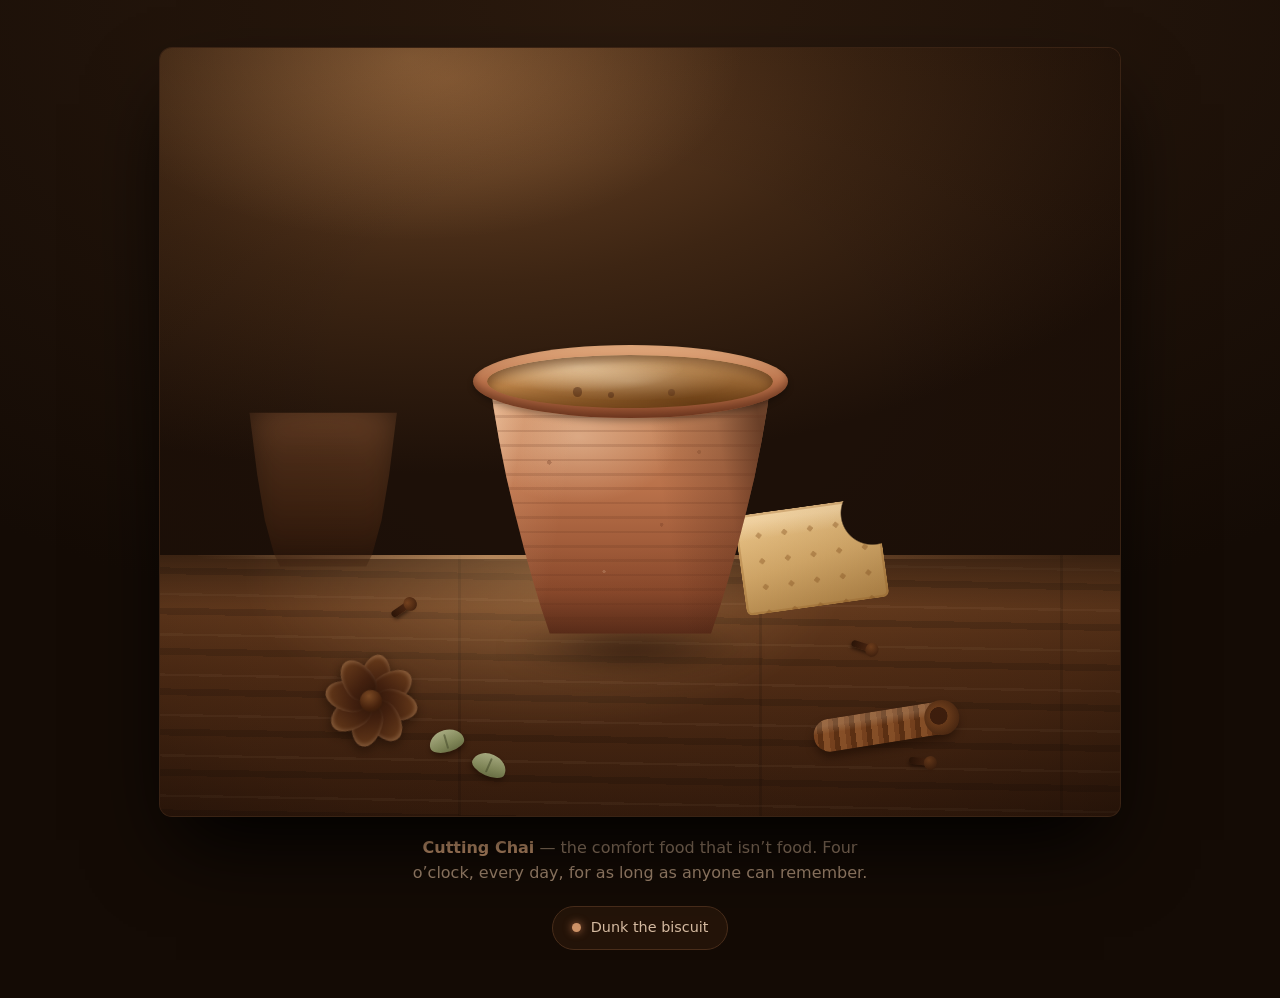
==== css-art-chai/index.html @ 94046928 "Add three entries for DEV Frontend Challenge: Comfort Food Edition Two CSS Art submissions and one P" ====
<!DOCTYPE html>
<html lang="en">
<head>
  <meta charset="UTF-8">
  <meta name="viewport" content="width=device-width, initial-scale=1">
  <title>Cutting Chai — CSS Art</title>
  <meta name="description" content="Pure-CSS art: masala chai in a terracotta kulhad, steaming, with whole spices and a biscuit waiting to be dunked.">
  <link rel="stylesheet" href="style.css">
</head>
<body>

  <main class="stage">

    <div
      class="scene"
      id="scene"
      role="img"
      aria-label="A terracotta kulhad of masala chai steaming on a wooden table, surrounded by whole spices — star anise, a cinnamon stick, cardamom pods and cloves — with a biscuit leaning against the cup, waiting to be dunked."
    >

      <!-- ── the setting ──────────────────────────────────────── -->
      <div class="wall" aria-hidden="true"></div>
      <div class="table" aria-hidden="true"></div>

      <!-- a second cup, out of focus, for depth -->
      <div class="backcup" aria-hidden="true"></div>

      <!-- ── spices on the table ──────────────────────────────── -->
      <div class="anise" aria-hidden="true">
        <i style="--i:0"></i><i style="--i:1"></i><i style="--i:2"></i><i style="--i:3"></i>
        <i style="--i:4"></i><i style="--i:5"></i><i style="--i:6"></i><i style="--i:7"></i>
      </div>

      <div class="cinnamon" aria-hidden="true"></div>

      <div class="cardamom cardamom--a" aria-hidden="true"></div>
      <div class="cardamom cardamom--b" aria-hidden="true"></div>

      <div class="clove clove--a" aria-hidden="true"></div>
      <div class="clove clove--b" aria-hidden="true"></div>
      <div class="clove clove--c" aria-hidden="true"></div>

      <!-- ── the kulhad ───────────────────────────────────────── -->
      <div class="cupshadow" aria-hidden="true"></div>

      <div class="kulhad" aria-hidden="true">
        <div class="cup"></div>
        <div class="rim">
          <div class="chai">
            <span class="chai__ripple"></span>
            <span class="chai__ripple chai__ripple--2"></span>
            <span class="speck speck--a"></span>
            <span class="speck speck--b"></span>
            <span class="speck speck--c"></span>
          </div>
        </div>
      </div>

      <!-- ── the biscuit ──────────────────────────────────────── -->
      <div class="biscuit" aria-hidden="true"></div>

      <!-- ── steam ────────────────────────────────────────────── -->
      <div class="steam" aria-hidden="true">
        <i></i><i></i><i></i><i></i><i></i>
      </div>

      <div class="vignette" aria-hidden="true"></div>
    </div>

    <p class="caption">
      <strong>Cutting Chai</strong> &mdash; the comfort food that isn&rsquo;t food.
      Four o&rsquo;clock, every day, for as long as anyone can remember.
    </p>

    <button class="dunk" id="dunk" type="button">
      <span class="dunk__dot" aria-hidden="true"></span>
      <span>Dunk the biscuit</span>
    </button>

  </main>

  <script src="script.js"></script>
</body>
</html>
---- css-art-chai/style.css ----
/* ============================================================
   CUTTING CHAI
   Masala chai in a terracotta kulhad. Pure CSS — no SVG, no
   images, no canvas. Every shape is a div, a gradient, a
   clip-path or a shadow.

   Sized entirely in `cqw` (1% of the scene's own width) off one
   container query, so the whole picture scales to any viewport
   with no media queries and no magic numbers.
   ============================================================ */

:root {
  /* unglazed terracotta, which is the whole reason for this subject:
     matte clay is far kinder to layered gradients than glass */
  --clay-0: #e3ab7e;
  --clay-1: #d09468;
  --clay-2: #b9714a;
  --clay-3: #8c4a2c;
  --clay-4: #5e2e1a;

  /* the chai itself */
  --chai-0: #d8a970;
  --chai-1: #b98147;
  --chai-2: #8e5b28;
  --chai-3: #6b3f16;

  --wood-0: #7a4926;
  --wood-1: #5a3218;
  --wood-2: #3d200f;
  --wood-3: #241207;

  --ease: cubic-bezier(0.22, 0.9, 0.26, 1);
}

* { box-sizing: border-box; }

body {
  margin: 0;
  min-height: 100vh;
  display: grid;
  place-items: center;
  gap: 1.5rem;
  padding: clamp(1rem, 4vw, 3rem);
  background: radial-gradient(120% 90% at 50% 0%, #2b1a0e 0%, #140b05 72%);
  color: #a98d74;
  font: 400 1rem/1.55 ui-sans-serif, system-ui, -apple-system, "Segoe UI", sans-serif;
}

.stage {
  display: grid;
  justify-items: center;
  gap: 1.25rem;
  width: 100%;
  max-width: 60rem;
}

.caption {
  margin: 0;
  max-width: 34rem;
  text-align: center;
  font-size: clamp(0.85rem, 2.4vw, 1rem);
  text-wrap: balance;
}
.caption strong { color: var(--clay-0); font-weight: 600; }

/* ---------- the one interactive affordance ------------------ */
.dunk {
  display: inline-flex;
  align-items: center;
  gap: 0.6rem;
  min-height: 44px;
  padding: 0.55rem 1.15rem;
  border: 1px solid #4a2e1b;
  border-radius: 999px;
  background: #241409;
  color: #d8bda3;
  font: inherit;
  font-size: 0.9rem;
  cursor: pointer;
  transition: border-color 0.2s, background 0.2s, color 0.2s;
}
.dunk:hover { background: #2f1b0d; border-color: #7a4926; color: #f3e2d0; }
.dunk:focus-visible { outline: 3px solid var(--clay-0); outline-offset: 3px; }
.dunk[disabled] { opacity: 0.55; cursor: default; }
.dunk__dot {
  width: 0.6rem; height: 0.6rem;
  border-radius: 50%;
  background: var(--clay-1);
  box-shadow: 0 0 0.55rem var(--clay-2);
}

/* ============================================================
   SCENE
   ============================================================ */
.scene {
  container-type: inline-size;
  position: relative;
  width: 100%;
  aspect-ratio: 5 / 4;
  overflow: hidden;
  border-radius: 0.75rem;
  background: var(--wood-3);
  box-shadow: 0 0 0 1px #3a2314, 0 2.5rem 5rem -1rem #000;
  isolation: isolate;
}

/* ---------- wall and table ---------------------------------- */
/* A single warm key from the upper left, falling off hard. Most of
   the "is this any good" of a still life is in this one gradient. */
.wall {
  position: absolute;
  inset: 0 0 34% 0;
  background:
    radial-gradient(56% 58% at 26% 2%, rgba(255, 190, 120, 0.26), transparent 62%),
    radial-gradient(84% 78% at 30% 6%, #6d4526 0%, #3d2513 52%, #1d1008 100%);
}

.table {
  position: absolute;
  inset: 66% 0 0 0;
  background:
    /* pool of key light landing on the table */
    radial-gradient(46% 88% at 40% 8%, rgba(255, 198, 132, 0.3), transparent 68%),
    /* the shadow the wall throws forward */
    linear-gradient(180deg, rgba(0, 0, 0, 0.45) 0%, transparent 20%),
    /* Grain runs ACROSS the table, so the gradient axis has to be
       near-vertical — stripes are perpendicular to the axis. */
    repeating-linear-gradient(1deg,
      rgba(0, 0, 0, 0.14) 0 0.7cqw,
      transparent 0.7cqw 2cqw,
      rgba(255, 214, 168, 0.06) 2cqw 2.25cqw,
      transparent 2.25cqw 4.2cqw),
    /* board seams, running away from the viewer */
    repeating-linear-gradient(90deg,
      transparent 0 31cqw,
      rgba(0, 0, 0, 0.13) 31cqw 31.35cqw),
    linear-gradient(180deg, var(--wood-0) 0%, var(--wood-1) 44%, var(--wood-2) 100%);
}
/* the lit front edge of the table where the light catches it */
.table::before {
  content: "";
  position: absolute;
  inset: 0 0 auto 0;
  height: 0.4cqw;
  background: linear-gradient(90deg, transparent 4%, rgba(255, 196, 138, 0.5) 34%, rgba(255, 178, 112, 0.28) 62%, transparent 96%);
}

/* ---------- the out-of-focus cup behind ---------------------- */
.backcup {
  position: absolute;
  left: 9cqw;
  top: 38cqw;
  width: 16cqw;
  height: 16cqw;
  clip-path: polygon(2% 0, 98% 0, 93% 40%, 88% 70%, 82% 92%, 78% 100%, 22% 100%, 18% 92%, 12% 70%, 7% 40%);
  background: linear-gradient(180deg, #7c4d2e 0%, #5b3319 56%, #351a0c 100%);
  filter: blur(1.8cqw);
  opacity: 0.6;
}
.backcup::after {                    /* its rim */
  content: "";
  position: absolute;
  left: -3%;
  top: -8%;
  width: 106%;
  height: 22%;
  border-radius: 50%;
  background: linear-gradient(180deg, #b8794f, #6d3d20);
}

/* ============================================================
   THE KULHAD
   ============================================================ */
.cupshadow {
  position: absolute;
  left: 31cqw;
  top: 59.4cqw;
  width: 36cqw;
  height: 6.4cqw;
  border-radius: 50%;
  background: radial-gradient(closest-side, rgba(20, 8, 2, 0.72), transparent 72%);
  filter: blur(1.2cqw);
}

/* A kulhad is squat, not tall — wide mouth, base a bit over half
   the rim. Get that ratio wrong and it reads as a plant pot. */
.kulhad {
  position: absolute;
  left: 34cqw;
  top: 34cqw;
  width: 30cqw;
  height: 27cqw;
  z-index: 3;
}

/* Tapered, slightly irregular — a kulhad is thrown by hand and
   fired rough, so the silhouette should not be a clean cone. */
.cup {
  position: absolute;
  inset: 0;
  clip-path: polygon(
    1% 0%, 99% 0%,
    97.5% 13%, 95.5% 26%, 93% 40%, 90% 54%,
    87% 67%, 84% 79%, 81% 90%, 78% 100%,
    22% 100%, 19% 90%, 16% 79%, 13% 67%,
    10% 54%, 7% 40%, 4.5% 26%, 2.5% 13%
  );
  background:
    /* throwing rings left by the potter's fingers */
    repeating-linear-gradient(0deg,
      rgba(94, 46, 26, 0.16) 0 0.28cqw,
      transparent 0.28cqw 1.5cqw),
    /* rim light down the left edge */
    linear-gradient(100deg, rgba(255, 220, 186, 0.5) 0 5%, rgba(255, 200, 160, 0.12) 14%, transparent 30%),
    /* the shadow side */
    linear-gradient(260deg, rgba(48, 20, 8, 0.62) 0 7%, rgba(60, 26, 12, 0.25) 20%, transparent 40%),
    /* specular bloom */
    radial-gradient(52% 38% at 32% 24%, rgba(255, 228, 198, 0.4), transparent 68%),
    /* clay */
    linear-gradient(180deg, var(--clay-1) 0%, var(--clay-2) 44%, var(--clay-3) 84%, var(--clay-4) 100%);
}
/* grit: unglazed clay is never smooth */
.cup::after {
  content: "";
  position: absolute;
  inset: 0;
  background:
    radial-gradient(circle at 22% 34%, rgba(94, 46, 26, 0.3) 0 0.22cqw, transparent 0.24cqw),
    radial-gradient(circle at 61% 58%, rgba(94, 46, 26, 0.26) 0 0.18cqw, transparent 0.2cqw),
    radial-gradient(circle at 41% 76%, rgba(255, 220, 186, 0.22) 0 0.16cqw, transparent 0.18cqw),
    radial-gradient(circle at 74% 30%, rgba(94, 46, 26, 0.22) 0 0.2cqw, transparent 0.22cqw);
  opacity: 0.9;
}

/* the rim, seen as an ellipse from just above */
.rim {
  position: absolute;
  top: -3.1cqw;
  left: -1.4cqw;
  width: calc(100% + 2.8cqw);
  height: 7.6cqw;
  border-radius: 50%;
  background: linear-gradient(180deg, var(--clay-0) 0%, var(--clay-2) 52%, var(--clay-3) 100%);
  box-shadow:
    inset 0 -0.5cqw 0.9cqw rgba(70, 30, 14, 0.5),
    0 0.35cqw 0.7cqw rgba(0, 0, 0, 0.3);
}

/* the chai, inset so a lip of clay shows all the way round */
.chai {
  position: absolute;
  inset: 1.05cqw 1.5cqw;
  overflow: hidden;
  border-radius: 50%;
  background:
    /* the light catching the surface */
    radial-gradient(64% 84% at 32% 22%, rgba(255, 238, 210, 0.5), transparent 58%),
    /* depth at the far edge */
    radial-gradient(120% 130% at 74% 92%, var(--chai-3), transparent 62%),
    linear-gradient(180deg, var(--chai-0) 0%, var(--chai-1) 58%, var(--chai-2) 100%);
  box-shadow: inset 0 0.6cqw 1.2cqw rgba(60, 26, 8, 0.55);
}
/* the skin of malai that forms if you leave it a minute */
.chai::after {
  content: "";
  position: absolute;
  inset: 12% 14%;
  border-radius: 50%;
  background: radial-gradient(closest-side, rgba(255, 240, 214, 0.24), rgba(255, 232, 198, 0.07) 66%, transparent);
}

/* ground spice floating on top */
.speck {
  position: absolute;
  border-radius: 50%;
  background: rgba(74, 36, 14, 0.55);
}
/* kept low and off-axis: two specks side by side above a third
   turns any circle into a face */
.speck--a { left: 30%; top: 62%; width: 3.2%; aspect-ratio: 1; }
.speck--b { left: 42%; top: 71%; width: 2.2%; aspect-ratio: 1; }
.speck--c { left: 63%; top: 64%; width: 2.6%; aspect-ratio: 1; opacity: 0.8; }

/* rings, thrown when the biscuit goes in */
.chai__ripple {
  position: absolute;
  left: 50%;
  top: 52%;
  width: 12%;
  aspect-ratio: 1;
  margin: -6% 0 0 -6%;
  border: 0.22cqw solid rgba(255, 240, 214, 0.65);
  border-radius: 50%;
  opacity: 0;
}

/* ============================================================
   THE BISCUIT
   The bite is a mask, not a drawing — a radial-gradient mask
   punches a real hole through the biscuit, crumb pattern and
   all, which no amount of overlaid shapes would do.
   ============================================================ */
.biscuit {
  position: absolute;
  left: 61cqw;
  top: 47cqw;
  width: 15cqw;
  height: 10.5cqw;
  z-index: 2;
  border-radius: 0.7cqw;
  background:
    /* docker holes, tiled */
    radial-gradient(circle, rgba(140, 88, 36, 0.42) 0 0.28cqw, transparent 0.3cqw) 1cqw 1cqw / 2.7cqw 2.7cqw,
    /* toasted edge */
    linear-gradient(180deg, rgba(255, 236, 206, 0.35) 0 8%, transparent 26%),
    linear-gradient(170deg, #ecc78c 0%, #d8ac6b 52%, #b98a4a 100%);
  box-shadow:
    inset 0 0 0 0.28cqw rgba(160, 108, 48, 0.35),
    0 0.7cqw 1.1cqw rgba(24, 10, 2, 0.5);
  transform: rotate(-8deg);
  transform-origin: 82% 100%;
  mask-image: radial-gradient(circle at 96% 16%, transparent 3.2cqw, #000 3.35cqw);
}

/* ============================================================
   STEAM
   ============================================================ */
.steam {
  position: absolute;
  left: 49cqw;
  top: 35cqw;
  width: 0;
  height: 0;
  z-index: 4;
  pointer-events: none;
  /* screen so the steam ADDS light to the dark room rather than
     laying a grey film over it */
  mix-blend-mode: screen;
}
.steam i {
  position: absolute;
  bottom: 0;
  /* each wisp leaves the surface at its own point, or all five
     stack into a single chimney */
  left: var(--x, 0cqw);
  width: var(--w, 3cqw);
  height: 26cqw;
  border-radius: 50% 50% 44% 44% / 62% 62% 38% 38%;
  background: linear-gradient(to top,
    rgba(255, 246, 236, 0) 0%,
    rgba(255, 246, 236, 0.92) 26%,
    rgba(255, 240, 226, 0.36) 62%,
    rgba(255, 236, 220, 0.06) 88%,
    transparent 100%);
  filter: blur(1.15cqw);
  transform-origin: bottom center;
  opacity: 0;
  animation: rise var(--d, 7s) var(--delay, 0s) infinite ease-in-out;
}
/* Hand-authored fallbacks so the steam still moves with the JS
   pane emptied — the script only randomises these. */
.steam i:nth-child(1) { --x: -5cqw;   --w: 3.2cqw; --d: 7s;   --delay: -0.5s; --drift:  4cqw; --twist:  9deg; }
.steam i:nth-child(2) { --x: -1.5cqw; --w: 2.4cqw; --d: 8.5s; --delay: -2.6s; --drift: -3cqw; --twist: -7deg; }
.steam i:nth-child(3) { --x:  2cqw;   --w: 3.6cqw; --d: 6.4s; --delay: -4.1s; --drift:  6cqw; --twist: 12deg; }
.steam i:nth-child(4) { --x:  5.5cqw; --w: 2.1cqw; --d: 9.2s; --delay: -1.7s; --drift: -5cqw; --twist:-11deg; }
.steam i:nth-child(5) { --x:  0.5cqw; --w: 2.8cqw; --d: 7.8s; --delay: -5.4s; --drift:  2cqw; --twist:  5deg; }

@keyframes rise {
  0% {
    opacity: 0;
    transform: translate(-50%, 3cqw) scale(0.5, 0.4) rotate(-3deg);
  }
  20% { opacity: 0.85; }
  62% { opacity: 0.4; }
  100% {
    opacity: 0;
    transform: translate(calc(-50% + var(--drift, 4cqw)), -22cqw)
               scale(1.55, 1.35) rotate(var(--twist, 8deg));
  }
}

/* ---------- the dunk ---------------------------------------- */
.scene.is-dunking .biscuit { animation: dunk 1.9s var(--ease) 1; }
.scene.is-dunking .chai__ripple { animation: ripple 1.5s 0.62s ease-out 1; }
.scene.is-dunking .chai__ripple--2 { animation-delay: 0.86s; }
/* the steam gusts when something hot is disturbed */
.scene.is-dunking .steam i { animation-duration: calc(var(--d, 7s) * 0.62); }

@keyframes dunk {
  0%   { transform: rotate(-8deg)  translate(0, 0); }
  26%  { transform: rotate(-28deg) translate(-8cqw, -8cqw); }
  46%  { transform: rotate(-38deg) translate(-13cqw, -2.5cqw); }
  58%  { transform: rotate(-38deg) translate(-13cqw, 0.4cqw); }
  74%  { transform: rotate(-30deg) translate(-9cqw, -7cqw); }
  100% { transform: rotate(-8deg)  translate(0, 0); }
}

@keyframes ripple {
  0%   { opacity: 0.8; transform: scale(0.3); }
  100% { opacity: 0;   transform: scale(4.6); }
}

/* ============================================================
   SPICES ON THE TABLE
   ============================================================ */
/* Star anise: eight petals placed by rotating a single custom
   property, so the whole flower is one rule and an index. */
.anise {
  position: absolute;
  left: 17cqw;
  top: 63cqw;
  width: 10cqw;
  aspect-ratio: 1;
  transform: rotate(11deg);
  filter: drop-shadow(0 0.5cqw 0.6cqw rgba(20, 8, 2, 0.6));
}
.anise i {
  position: absolute;
  left: 50%;
  top: 50%;
  width: 3.2cqw;
  height: 4.5cqw;
  margin: -2.25cqw 0 0 -1.6cqw;
  border-radius: 52% 52% 44% 44% / 62% 62% 38% 38%;
  background: linear-gradient(165deg, #7d4821 0%, #4c2511 62%, #33180a 100%);
  box-shadow: inset 0 0.28cqw 0.4cqw rgba(255, 208, 160, 0.28);
  transform: rotate(calc(var(--i) * 45deg)) translateY(-2.6cqw);
}
.anise::after {
  content: "";
  position: absolute;
  inset: 0;
  margin: auto;
  width: 2.3cqw;
  height: 2.3cqw;
  border-radius: 50%;
  background: radial-gradient(circle at 36% 30%, #90562a 0%, #52280f 60%, #33180a 100%);
}

.cinnamon {
  position: absolute;
  left: 68cqw;
  top: 69cqw;
  width: 15cqw;
  height: 3.4cqw;
  border-radius: 1.7cqw;
  background:
    linear-gradient(180deg, rgba(255, 226, 192, 0.24) 0 20%, transparent 44%),
    repeating-linear-gradient(93deg,
      #905025 0 0.5cqw,
      #6f3a17 0.5cqw 1.05cqw,
      #a56231 1.05cqw 1.7cqw);
  transform: rotate(-9deg);
  box-shadow: 0 0.55cqw 0.9cqw rgba(24, 10, 2, 0.55);
}
.cinnamon::after {                   /* the curled-in end */
  content: "";
  position: absolute;
  right: -0.3cqw;
  top: -0.1cqw;
  width: 3.6cqw;
  height: calc(100% + 0.2cqw);
  border-radius: 50%;
  background: radial-gradient(circle at 42% 44%, #4a2410 0 30%, #824921 32%, #5d3216 72%);
}

.cardamom {
  position: absolute;
  width: 3.6cqw;
  height: 2.3cqw;
  border-radius: 50% 50% 50% 50% / 62% 62% 38% 38%;
  background: linear-gradient(168deg, #d2d8a6 0%, #9ca66e 62%, #78814f 100%);
  box-shadow: 0 0.35cqw 0.5cqw rgba(24, 10, 2, 0.5);
}
.cardamom::after {                   /* the seam down the pod */
  content: "";
  position: absolute;
  inset: 16% 47% 16% 47%;
  border-radius: 1cqw;
  background: rgba(88, 96, 56, 0.6);
}
.cardamom--a { left: 28cqw; top: 71cqw; transform: rotate(-16deg); }
.cardamom--b { left: 32.5cqw; top: 73.5cqw; transform: rotate(24deg); }

.clove {
  position: absolute;
  width: 2.6cqw;
  height: 0.75cqw;
  border-radius: 0.4cqw;
  background: linear-gradient(90deg, #2e1608 0%, #4d2712 62%, #6b3a1c 100%);
  box-shadow: 0 0.25cqw 0.35cqw rgba(20, 8, 2, 0.55);
}
.clove::after {                      /* the bud */
  content: "";
  position: absolute;
  right: -0.35cqw;
  top: -0.35cqw;
  width: 1.4cqw;
  height: 1.45cqw;
  border-radius: 50%;
  background: radial-gradient(circle at 36% 32%, #7d4620, #3a1c0c);
}
.clove--a { left: 72cqw; top: 62cqw; transform: rotate(18deg); }
.clove--b { left: 24cqw; top: 58cqw; transform: rotate(-34deg); }
.clove--c { left: 78cqw; top: 74cqw; transform: rotate(6deg); }

/* ---------- final grade ------------------------------------- */
.vignette {
  position: absolute;
  inset: 0;
  z-index: 6;
  pointer-events: none;
  background: radial-gradient(104% 96% at 46% 40%,
    transparent 26%,
    rgba(18, 8, 2, 0.26) 64%,
    rgba(10, 4, 1, 0.74) 100%);
}

/* ---------- respect the setting ----------------------------- */
@media (prefers-reduced-motion: reduce) {
  .steam i {
    animation: none;
    opacity: 0.5;
    transform: translate(-50%, -8cqw) scale(1.2, 1.1);
  }
  .scene.is-dunking .biscuit,
  .scene.is-dunking .chai__ripple,
  .scene.is-dunking .steam i { animation: none; }
  .dunk { transition: none; }
}
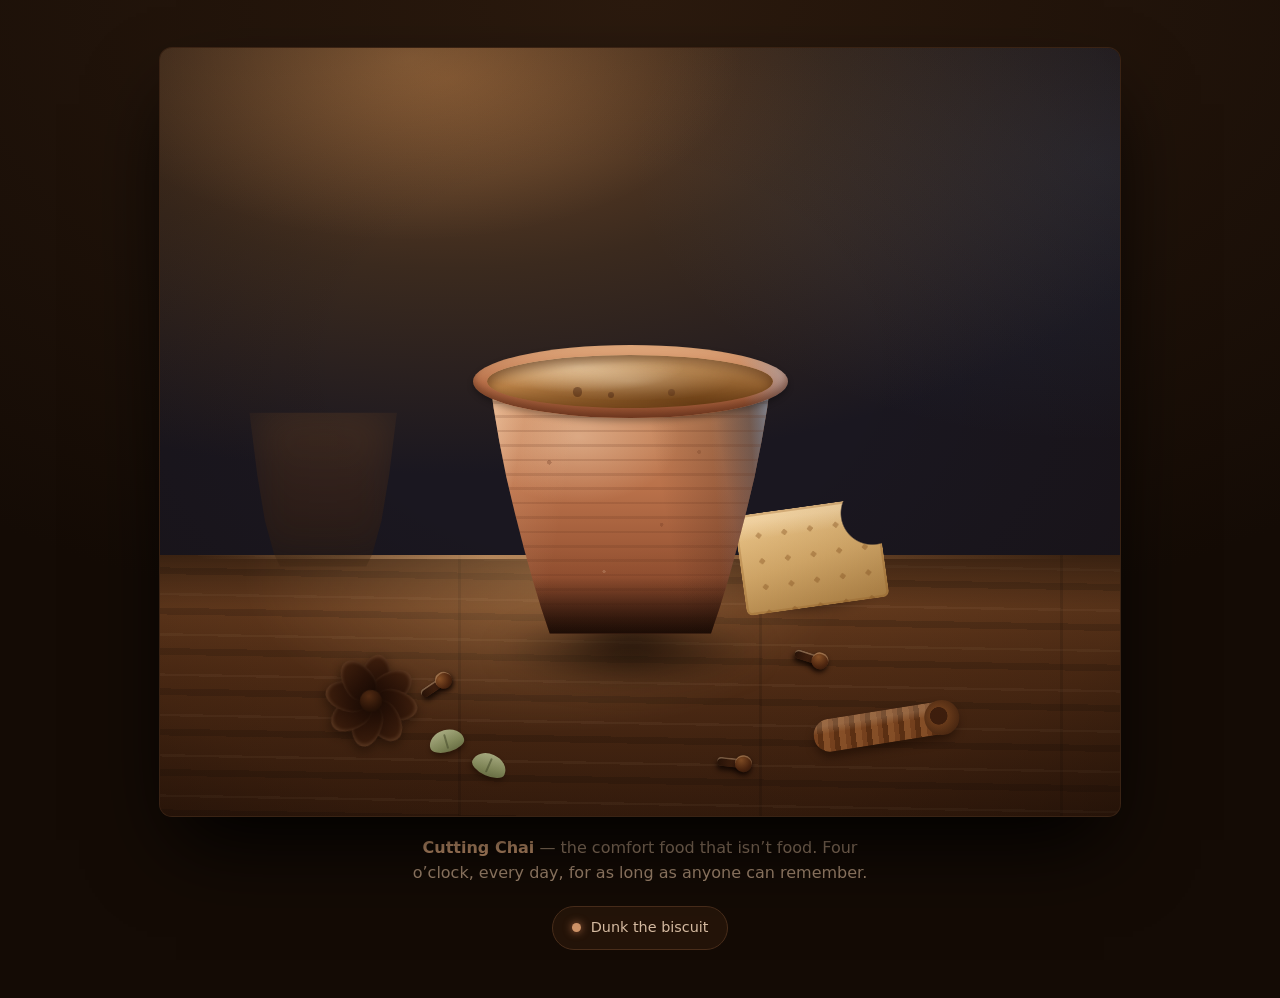
==== commit 6c6a6525: "Rebuild the dunk: lift, hover, slow descent, and come out wet The old motion slid the biscuit diagon" ====
--- a/css-art-chai/index.html
+++ b/css-art-chai/index.html
@@ -57,7 +57,9 @@
       </div>
 
       <!-- ── the biscuit ──────────────────────────────────────── -->
-      <div class="biscuit" aria-hidden="true"></div>
+      <div class="biscuit" aria-hidden="true">
+        <span class="biscuit__soak"></span>
+      </div>
 
       <!-- ── steam ────────────────────────────────────────────── -->
       <div class="steam" aria-hidden="true">
--- a/css-art-chai/style.css
+++ b/css-art-chai/style.css
@@ -105,14 +105,21 @@
 }
 
 /* ---------- wall and table ---------------------------------- */
-/* A single warm key from the upper left, falling off hard. Most of
-   the "is this any good" of a still life is in this one gradient. */
+/* A warm key from the upper left — and, crucially, a COOL fill from the
+   right. The scene used to be terracotta on brown wood against a brown
+   wall: everything sat in one narrow warm band, so nothing had anything
+   to push against. The warm light didn't need to get warmer; the
+   shadows needed to get cooler. */
 .wall {
   position: absolute;
   inset: 0 0 34% 0;
   background:
     radial-gradient(56% 58% at 26% 2%, rgba(255, 190, 120, 0.26), transparent 62%),
-    radial-gradient(84% 78% at 30% 6%, #6d4526 0%, #3d2513 52%, #1d1008 100%);
+    /* Cool ambient spilling in from off-frame right. Kept deliberately
+       low — at full strength it stopped reading as a wall in shadow and
+       started reading as a blue wall, which is a different picture. */
+    radial-gradient(72% 82% at 98% 22%, rgba(98, 134, 180, 0.15), transparent 68%),
+    radial-gradient(84% 78% at 30% 6%, #6d4526 0%, #3b2a1e 48%, #1a1720 100%);
 }
 
 .table {
@@ -146,6 +153,10 @@
 }
 
 /* ---------- the out-of-focus cup behind ---------------------- */
+/* A second cup, well out of focus. It was reading as a flat cutout
+   because it had the same tonal range as the foreground cup — depth
+   comes from LOSING contrast, not from blur alone, so this one is
+   compressed into a narrow band just above the wall behind it. */
 .backcup {
   position: absolute;
   left: 9cqw;
@@ -153,33 +164,48 @@
   width: 16cqw;
   height: 16cqw;
   clip-path: polygon(2% 0, 98% 0, 93% 40%, 88% 70%, 82% 92%, 78% 100%, 22% 100%, 18% 92%, 12% 70%, 7% 40%);
-  background: linear-gradient(180deg, #7c4d2e 0%, #5b3319 56%, #351a0c 100%);
-  filter: blur(1.8cqw);
-  opacity: 0.6;
-}
-.backcup::after {                    /* its rim */
+  background: linear-gradient(180deg, #5a3a22 0%, #462915 58%, #33200f 100%);
+  filter: blur(2.4cqw);
+  opacity: 0.5;
+}
+.backcup::after {                    /* its rim, catching a little light */
   content: "";
   position: absolute;
   left: -3%;
-  top: -8%;
+  top: -7%;
   width: 106%;
-  height: 22%;
-  border-radius: 50%;
-  background: linear-gradient(180deg, #b8794f, #6d3d20);
+  height: 21%;
+  border-radius: 50%;
+  background: linear-gradient(180deg, #7d5533 0%, #4a2c16 100%);
 }
 
 /* ============================================================
    THE KULHAD
    ============================================================ */
+/* Two shadows, not one. The broad soft pool alone left the cup looking
+   like it was hovering: at this value range a 0.72-alpha brown on brown
+   wood is nearly invisible. What actually seats an object is the tight,
+   almost-black contact patch right where it meets the surface. */
 .cupshadow {
   position: absolute;
-  left: 31cqw;
-  top: 59.4cqw;
-  width: 36cqw;
-  height: 6.4cqw;
-  border-radius: 50%;
-  background: radial-gradient(closest-side, rgba(20, 8, 2, 0.72), transparent 72%);
-  filter: blur(1.2cqw);
+  left: 30cqw;
+  top: 58.4cqw;
+  width: 38cqw;
+  height: 9cqw;
+  border-radius: 50%;
+  background: radial-gradient(closest-side, rgba(12, 5, 0, 0.9), transparent 74%);
+  filter: blur(1.5cqw);
+}
+.cupshadow::after {
+  content: "";
+  position: absolute;
+  left: 27%;
+  right: 27%;
+  top: 4%;
+  height: 30%;
+  border-radius: 50%;
+  background: radial-gradient(closest-side, rgba(3, 1, 0, 0.96), transparent 80%);
+  filter: blur(0.42cqw);
 }
 
 /* A kulhad is squat, not tall — wide mouth, base a bit over half
@@ -206,14 +232,24 @@
     10% 54%, 7% 40%, 4.5% 26%, 2.5% 13%
   );
   background:
+    /* Ambient occlusion where the clay meets the wood. The shadow on
+       the table was already correctly placed and the cup still looked
+       like it hovered — because its own base was LIGHTER than the
+       shadow around it. An object reads as seated when it darkens into
+       its own contact shadow, not merely when one is drawn nearby. */
+    linear-gradient(180deg, transparent 78%, rgba(12, 4, 0, 0.8) 100%),
     /* throwing rings left by the potter's fingers */
     repeating-linear-gradient(0deg,
       rgba(94, 46, 26, 0.16) 0 0.28cqw,
       transparent 0.28cqw 1.5cqw),
-    /* rim light down the left edge */
+    /* warm rim light down the left edge */
     linear-gradient(100deg, rgba(255, 220, 186, 0.5) 0 5%, rgba(255, 200, 160, 0.12) 14%, transparent 30%),
+    /* Cool rim on the shadow side, from the same off-frame ambient that
+       lights the wall. One thin cool edge does more to make terracotta
+       look like terracotta than any amount of extra orange. */
+    linear-gradient(266deg, rgba(158, 196, 238, 0.5) 0 2.5%, rgba(124, 164, 210, 0.18) 9%, transparent 22%),
     /* the shadow side */
-    linear-gradient(260deg, rgba(48, 20, 8, 0.62) 0 7%, rgba(60, 26, 12, 0.25) 20%, transparent 40%),
+    linear-gradient(260deg, rgba(38, 22, 14, 0.62) 0 7%, rgba(52, 30, 20, 0.25) 20%, transparent 40%),
     /* specular bloom */
     radial-gradient(52% 38% at 32% 24%, rgba(255, 228, 198, 0.4), transparent 68%),
     /* clay */
@@ -240,7 +276,10 @@
   width: calc(100% + 2.8cqw);
   height: 7.6cqw;
   border-radius: 50%;
-  background: linear-gradient(180deg, var(--clay-0) 0%, var(--clay-2) 52%, var(--clay-3) 100%);
+  background:
+    /* the same cool ambient catching the far lip */
+    linear-gradient(262deg, rgba(158, 196, 238, 0.34) 0 4%, transparent 16%),
+    linear-gradient(180deg, var(--clay-0) 0%, var(--clay-2) 52%, var(--clay-3) 100%);
   box-shadow:
     inset 0 -0.5cqw 0.9cqw rgba(70, 30, 14, 0.5),
     0 0.35cqw 0.7cqw rgba(0, 0, 0, 0.3);
@@ -300,6 +339,9 @@
    punches a real hole through the biscuit, crumb pattern and
    all, which no amount of overlaid shapes would do.
    ============================================================ */
+/* The mask lives on ::before, not on .biscuit itself. A mask on the
+   element clips its box-shadow too, so the biscuit had no contact
+   shadow and floated exactly like the cup did. */
 .biscuit {
   position: absolute;
   left: 61cqw;
@@ -307,6 +349,25 @@
   width: 15cqw;
   height: 10.5cqw;
   z-index: 2;
+  transform: rotate(-8deg);
+  transform-origin: 82% 100%;
+}
+.biscuit::after {                    /* contact shadow, under everything */
+  content: "";
+  position: absolute;
+  left: -8%;
+  right: -8%;
+  bottom: -8%;
+  height: 34%;
+  border-radius: 50%;
+  background: radial-gradient(closest-side, rgba(4, 1, 0, 0.85), transparent 76%);
+  filter: blur(0.7cqw);
+  z-index: -1;
+}
+.biscuit::before {
+  content: "";
+  position: absolute;
+  inset: 0;
   border-radius: 0.7cqw;
   background:
     /* docker holes, tiled */
@@ -314,11 +375,7 @@
     /* toasted edge */
     linear-gradient(180deg, rgba(255, 236, 206, 0.35) 0 8%, transparent 26%),
     linear-gradient(170deg, #ecc78c 0%, #d8ac6b 52%, #b98a4a 100%);
-  box-shadow:
-    inset 0 0 0 0.28cqw rgba(160, 108, 48, 0.35),
-    0 0.7cqw 1.1cqw rgba(24, 10, 2, 0.5);
-  transform: rotate(-8deg);
-  transform-origin: 82% 100%;
+  box-shadow: inset 0 0 0 0.28cqw rgba(160, 108, 48, 0.35);
   mask-image: radial-gradient(circle at 96% 16%, transparent 3.2cqw, #000 3.35cqw);
 }
 
@@ -380,19 +437,88 @@
 }
 
 /* ---------- the dunk ---------------------------------------- */
-.scene.is-dunking .biscuit { animation: dunk 1.9s var(--ease) 1; }
-.scene.is-dunking .chai__ripple { animation: ripple 1.5s 0.62s ease-out 1; }
-.scene.is-dunking .chai__ripple--2 { animation-delay: 0.86s; }
-/* the steam gusts when something hot is disturbed */
+/* 3.4s, not 1.9s. "Slowly" is the whole point of a dunk — rushed, it
+   reads as the biscuit twitching rather than being lowered in. */
+.scene.is-dunking .biscuit { animation: dunk 3.4s linear 1; }
+
+/* Ripples fire when the biscuit actually breaks the surface — around
+   40% of 3.4s, partway down the descent — not on a delay picked to
+   look about right. */
+.scene.is-dunking .chai__ripple { animation: ripple 1.7s 1.35s ease-out 1; }
+.scene.is-dunking .chai__ripple--2 { animation-delay: 1.7s; }
+
+/* the steam gusts when something cold goes into something hot */
 .scene.is-dunking .steam i { animation-duration: calc(var(--d, 7s) * 0.62); }
 
+/* The dunk, as an actual dunk. The old version slid the biscuit
+   diagonally across the frame and back, which never read as anything.
+   This one does what a hand does: lift it clear, carry it over the
+   mouth, lower it in slowly, hold it there, and draw it back out.
+
+   The descent and the hold take up nearly half the timeline on
+   purpose — the pause is where the soaking reads. The cup sits above
+   the biscuit in the stack, so everything below the rim is occluded
+   by the cup itself: it genuinely disappears into the chai. */
+/* Each segment carries its OWN easing. The animation-level `--ease` is
+   a snappy ease-out, and CSS applies the animation's timing function
+   between every pair of keyframes — so the "slow descent" was snapping
+   to the bottom in the first fraction of its segment and then sitting
+   there. The animation runs `linear` now and each leg shapes itself. */
 @keyframes dunk {
-  0%   { transform: rotate(-8deg)  translate(0, 0); }
-  26%  { transform: rotate(-28deg) translate(-8cqw, -8cqw); }
-  46%  { transform: rotate(-38deg) translate(-13cqw, -2.5cqw); }
-  58%  { transform: rotate(-38deg) translate(-13cqw, 0.4cqw); }
-  74%  { transform: rotate(-30deg) translate(-9cqw, -7cqw); }
-  100% { transform: rotate(-8deg)  translate(0, 0); }
+  0% {
+    transform: rotate(-8deg) translate(0, 0);
+    animation-timing-function: cubic-bezier(0.34, 0.9, 0.4, 1);    /* lift away, quick */
+  }
+  15% {
+    transform: rotate(-2deg) translate(-19.5cqw, -30cqw);          /* clear above the mouth */
+    animation-timing-function: ease-in-out;
+  }
+  24% {
+    transform: rotate(-2deg) translate(-19.5cqw, -30cqw);          /* hold, lined up */
+    animation-timing-function: cubic-bezier(0.45, 0.05, 0.55, 0.95);
+  }
+  54% {
+    transform: rotate(-2deg) translate(-19.5cqw, -19cqw);          /* the slow part: 30% of the run */
+    animation-timing-function: linear;
+  }
+  68% {
+    transform: rotate(-2deg) translate(-19.5cqw, -18.6cqw);        /* soaking, settling */
+    animation-timing-function: cubic-bezier(0.4, 0, 0.35, 1);
+  }
+  86% {
+    transform: rotate(-2deg) translate(-19.5cqw, -30cqw);          /* drawn back out */
+    animation-timing-function: ease-in-out;
+  }
+  100% { transform: rotate(-8deg) translate(0, 0); }
+}
+
+/* What comes out is wet. The soak climbs only as far as the chai
+   reached, and it stays — a dunked biscuit does not dry out again. */
+.biscuit__soak {
+  position: absolute;
+  inset: 0;
+  border-radius: 0.7cqw;
+  background: linear-gradient(180deg,
+    transparent 40%,
+    rgba(126, 72, 24, 0.3) 50%,
+    rgba(104, 56, 16, 0.68) 66%,
+    rgba(86, 44, 10, 0.88) 100%);
+  /* the same bite, so the soak can't spill outside the biscuit */
+  mask-image: radial-gradient(circle at 96% 16%, transparent 3.2cqw, #000 3.35cqw);
+  opacity: 0;
+  transition: opacity 1.1s ease;
+}
+.scene.is-soaked .biscuit__soak { opacity: 1; }
+/* a darker, wetter edge right at the waterline */
+.scene.is-soaked .biscuit__soak::after {
+  content: "";
+  position: absolute;
+  left: 0;
+  right: 0;
+  top: 46%;
+  height: 0.5cqw;
+  background: linear-gradient(180deg, rgba(70, 34, 6, 0.55), transparent);
+  filter: blur(0.16cqw);
 }
 
 @keyframes ripple {
@@ -422,8 +548,11 @@
   height: 4.5cqw;
   margin: -2.25cqw 0 0 -1.6cqw;
   border-radius: 52% 52% 44% 44% / 62% 62% 38% 38%;
-  background: linear-gradient(165deg, #7d4821 0%, #4c2511 62%, #33180a 100%);
-  box-shadow: inset 0 0.28cqw 0.4cqw rgba(255, 208, 160, 0.28);
+  /* Star anise is nearly black. The earlier mid-browns lifted it into
+     the same value band as the table and it read as a pale flower
+     sitting on wood rather than a dried spice. */
+  background: linear-gradient(165deg, #4a2510 0%, #2a1207 60%, #170903 100%);
+  box-shadow: inset 0 0.24cqw 0.36cqw rgba(255, 196, 142, 0.2);
   transform: rotate(calc(var(--i) * 45deg)) translateY(-2.6cqw);
 }
 .anise::after {
@@ -434,7 +563,7 @@
   width: 2.3cqw;
   height: 2.3cqw;
   border-radius: 50%;
-  background: radial-gradient(circle at 36% 30%, #90562a 0%, #52280f 60%, #33180a 100%);
+  background: radial-gradient(circle at 36% 30%, #5e3115 0%, #301608 60%, #180a03 100%);
 }
 
 .cinnamon {
@@ -482,27 +611,37 @@
 .cardamom--a { left: 28cqw; top: 71cqw; transform: rotate(-16deg); }
 .cardamom--b { left: 32.5cqw; top: 73.5cqw; transform: rotate(24deg); }
 
+/* Cloves are dark brown objects on dark brown wood, so colour alone
+   will never separate them. What makes a small dark thing visible on a
+   dark ground is a lit EDGE and a shadow beneath it — the silhouette
+   gets read from the highlight, not from the body. Slightly larger too,
+   and moved into the light pool rather than the dark corners. */
 .clove {
   position: absolute;
-  width: 2.6cqw;
-  height: 0.75cqw;
-  border-radius: 0.4cqw;
-  background: linear-gradient(90deg, #2e1608 0%, #4d2712 62%, #6b3a1c 100%);
-  box-shadow: 0 0.25cqw 0.35cqw rgba(20, 8, 2, 0.55);
+  width: 3.2cqw;
+  height: 0.95cqw;
+  border-radius: 0.5cqw;
+  background: linear-gradient(90deg, #2a1408 0%, #4d2712 58%, #7a4520 100%);
+  box-shadow:
+    inset 0 0.18cqw 0 rgba(255, 214, 166, 0.45),
+    0 0.4cqw 0.6cqw rgba(12, 4, 0, 0.85);
 }
 .clove::after {                      /* the bud */
   content: "";
   position: absolute;
-  right: -0.35cqw;
-  top: -0.35cqw;
-  width: 1.4cqw;
-  height: 1.45cqw;
-  border-radius: 50%;
-  background: radial-gradient(circle at 36% 32%, #7d4620, #3a1c0c);
-}
-.clove--a { left: 72cqw; top: 62cqw; transform: rotate(18deg); }
-.clove--b { left: 24cqw; top: 58cqw; transform: rotate(-34deg); }
-.clove--c { left: 78cqw; top: 74cqw; transform: rotate(6deg); }
+  right: -0.42cqw;
+  top: -0.42cqw;
+  width: 1.75cqw;
+  height: 1.8cqw;
+  border-radius: 50%;
+  background: radial-gradient(circle at 34% 30%, #9a5c2c 0%, #5a2c12 58%, #2e1509 100%);
+  box-shadow:
+    inset 0 0.16cqw 0 rgba(255, 214, 166, 0.4),
+    0 0.3cqw 0.5cqw rgba(12, 4, 0, 0.8);
+}
+.clove--a { left: 66cqw; top: 63cqw; transform: rotate(18deg); }
+.clove--b { left: 27cqw; top: 66cqw; transform: rotate(-34deg); }
+.clove--c { left: 58cqw; top: 74cqw; transform: rotate(6deg); }
 
 /* ---------- final grade ------------------------------------- */
 .vignette {
